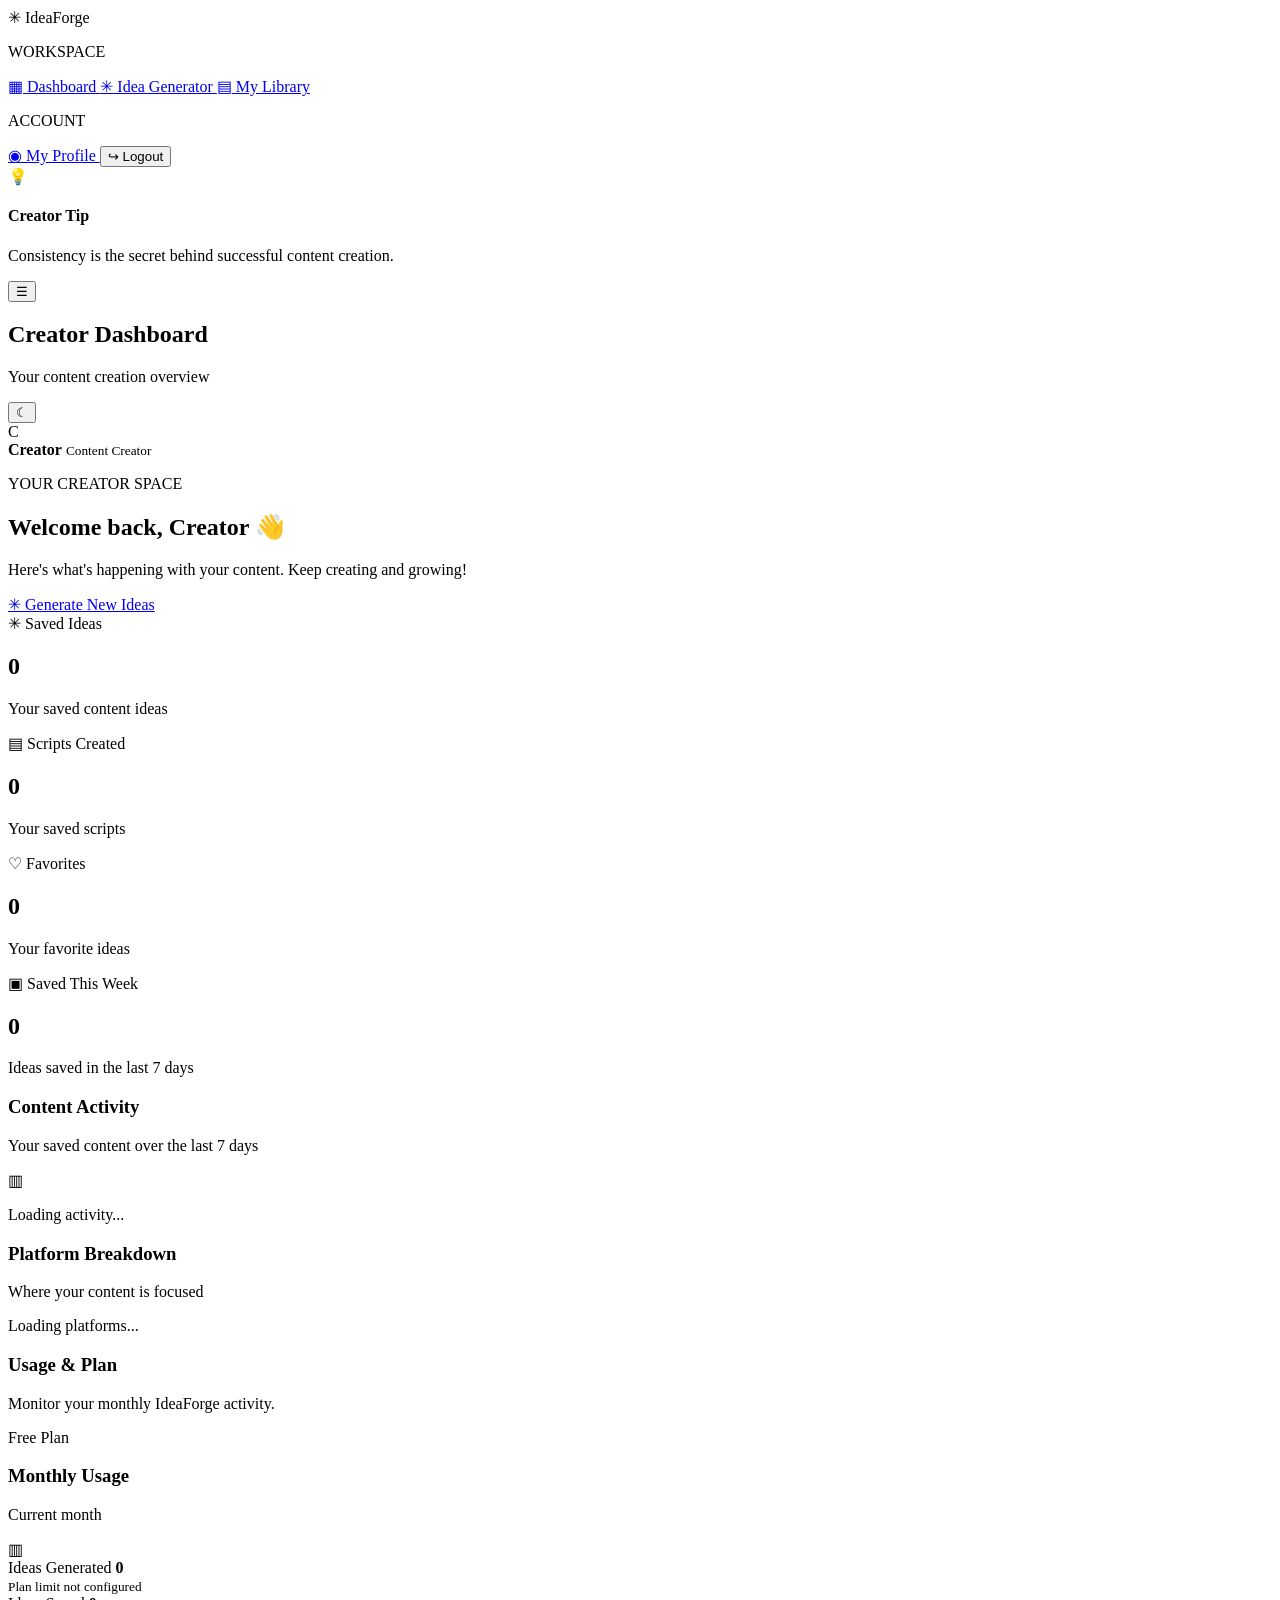
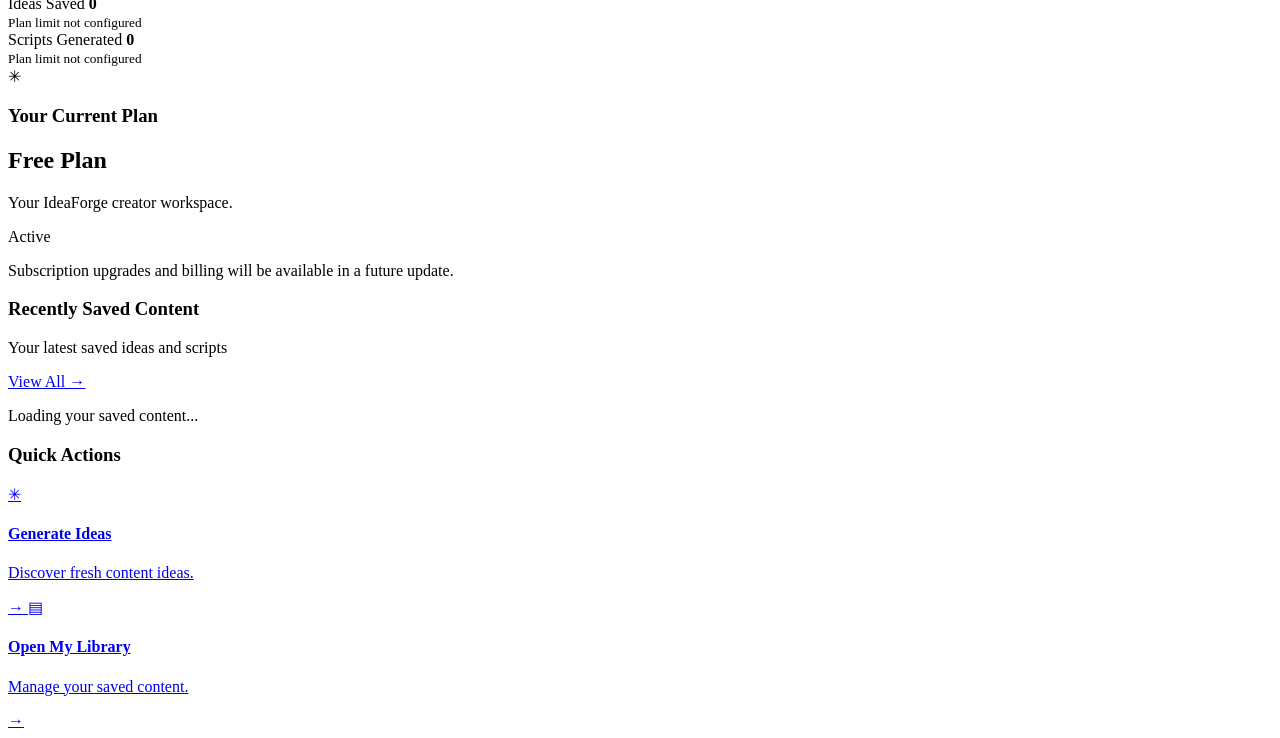
==== dashboard.html @ a5608ef8 "Add files via upload" ====
<!DOCTYPE html>
<html lang="en">
<head>
    <meta charset="UTF-8">
    <meta name="viewport" content="width=device-width, initial-scale=1.0">

    <title>Creator Dashboard | IdeaForge</title>

    <link rel="stylesheet" href="css/dashboard.css">
</head>

<body>

    <div class="dashboard-layout">

        <!-- SIDEBAR -->
        <aside class="sidebar">

            <div class="logo">
                <span class="logo-icon">✳</span>
                <span>IdeaForge</span>
            </div>

            <nav class="sidebar-nav">

                <p class="nav-label">WORKSPACE</p>

                <a href="dashboard.html" class="nav-link active">
                    <span>▦</span>
                    Dashboard
                </a>

                <a href="idea-generator.html" class="nav-link">
                    <span>✳</span>
                    Idea Generator
                </a>

                <a href="mylibrary.html" class="nav-link">
                    <span>▤</span>
                    My Library
                </a>

                <p class="nav-label">ACCOUNT</p>

                <a href="profile.html" class="nav-link">
                    <span>◉</span>
                    My Profile
                </a>

                <button type="button" id="logoutBtn" class="nav-link logout-link">
                    <span>↪</span>
                    Logout
                </button>

            </nav>

            <div class="sidebar-bottom">
                <div class="sidebar-tip">
                    <span>💡</span>
                    <h4>Creator Tip</h4>
                    <p>Consistency is the secret behind successful content creation.</p>
                </div>
            </div>

        </aside>


        <!-- MAIN CONTENT -->
        <main class="main-content">

            <!-- TOP BAR -->
            <header class="topbar">

                <div class="topbar-left">
                    <button type="button" id="menuToggle" class="menu-toggle">
                        ☰
                    </button>

                    <div>
                        <h2>Creator Dashboard</h2>
                        <p>Your content creation overview</p>
                    </div>
                </div>

                <div class="topbar-right">

                    <button type="button" id="themeToggle" class="theme-toggle">
                        ☾
                    </button>

                    <div class="user-info">
                        
<div class="user-avatar" id="dashboardAvatar">

    <span id="userAvatar">C</span>

    <img
        id="dashboardAvatarImage"
        src=""
        alt="Creator profile photo"
        hidden
    >

</div>


                        <div>
                            <strong id="userName">Creator</strong>
                            <small>Content Creator</small>
                        </div>
                    </div>

                </div>

            </header>


            <!-- DASHBOARD CONTENT -->
            <section class="dashboard-content">

                <!-- WELCOME -->
                <div class="welcome-section">

                    <div>
                        <p class="welcome-label">YOUR CREATOR SPACE</p>

                        <h1>
                            Welcome back,
                            <span id="welcomeName">Creator</span> 👋
                        </h1>

                        <p>
                            Here's what's happening with your content.
                            Keep creating and growing!
                        </p>
                    </div>

                    <a href="idea-generator.html" class="primary-btn">
                        ✳ Generate New Ideas
                    </a>

                </div>


                <!-- ANALYTICS CARDS -->
                <section class="stats-grid">

                    <article class="stat-card">

                        <div class="stat-top">
                            <span class="stat-icon purple">✳</span>
                            <span class="stat-label">Saved Ideas</span>
                        </div>

                        <h2 id="totalIdeas">0</h2>

                        <p>Your saved content ideas</p>

                    </article>


                    <article class="stat-card">

                        <div class="stat-top">
                            <span class="stat-icon blue">▤</span>
                            <span class="stat-label">Scripts Created</span>
                        </div>

                        <h2 id="totalScripts">0</h2>

                        <p>Your saved scripts</p>

                    </article>


                    <article class="stat-card">

                        <div class="stat-top">
                            <span class="stat-icon pink">♡</span>
                            <span class="stat-label">Favorites</span>
                        </div>

                        <h2 id="totalFavorites">0</h2>

                        <p>Your favorite ideas</p>

                    </article>


                    <article class="stat-card">

                        <div class="stat-top">
                            <span class="stat-icon green">▣</span>
                            <span class="stat-label">Saved This Week</span>
                        </div>

                        <h2 id="weeklyIdeas">0</h2>

                        <p>Ideas saved in the last 7 days</p>

                    </article>

                </section>


                <!-- CHARTS -->
                <section class="analytics-grid">

                    <article class="dashboard-card activity-card">

                        <div class="card-heading">
                            <div>
                                <h3>Content Activity</h3>
                                <p>Your saved content over the last 7 days</p>
                            </div>

                            <span class="card-icon">▥</span>
                        </div>

                        <div class="activity-chart" id="activityChart">
                            <p class="loading-text">Loading activity...</p>
                        </div>

                    </article>


                    <article class="dashboard-card platform-card">

                        <div class="card-heading">
                            <div>
                                <h3>Platform Breakdown</h3>
                                <p>Where your content is focused</p>
                            </div>
                        </div>

                        <div id="platformBreakdown" class="platform-breakdown">
                            <p class="loading-text">Loading platforms...</p>
                        </div>

                    </article>

                </section>

                <!-- ========================================== -->
<!-- USAGE & PLAN -->
<!-- ========================================== -->

<section class="usage-plan-section">

    <div class="usage-section-heading">
        <div>
            <h3>Usage & Plan</h3>
            <p>Monitor your monthly IdeaForge activity.</p>
        </div>

        <span class="plan-badge" id="currentPlanName">
            Free Plan
        </span>
    </div>


    <div class="usage-plan-grid">

        <!-- MONTHLY USAGE -->
        <article class="dashboard-card usage-card">

            <div class="card-heading">
                <div>
                    <h3>Monthly Usage</h3>
                    <p id="usageMonthLabel">Current month</p>
                </div>

                <span class="card-icon">▥</span>
            </div>


            <!-- IDEAS GENERATED -->
            <div class="usage-item">

                <div class="usage-item-heading">
                    <span>Ideas Generated</span>

                    <strong id="usageIdeasGenerated">
                        0
                    </strong>
                </div>

                <div class="usage-progress">
                    <div
                        class="usage-progress-fill"
                        id="usageIdeasGeneratedBar"
                        style="width: 0%;"
                    ></div>
                </div>

                <small id="usageIdeasGeneratedLimit">
                    Plan limit not configured
                </small>

            </div>


            <!-- IDEAS SAVED -->
            <div class="usage-item">

                <div class="usage-item-heading">
                    <span>Ideas Saved</span>

                    <strong id="usageIdeasSaved">
                        0
                    </strong>
                </div>

                <div class="usage-progress">
                    <div
                        class="usage-progress-fill"
                        id="usageIdeasSavedBar"
                        style="width: 0%;"
                    ></div>
                </div>

                <small id="usageIdeasSavedLimit">
                    Plan limit not configured
                </small>

            </div>


            <!-- SCRIPTS GENERATED -->
            <div class="usage-item">

                <div class="usage-item-heading">
                    <span>Scripts Generated</span>

                    <strong id="usageScriptsGenerated">
                        0
                    </strong>
                </div>

                <div class="usage-progress">
                    <div
                        class="usage-progress-fill"
                        id="usageScriptsGeneratedBar"
                        style="width: 0%;"
                    ></div>
                </div>

                <small id="usageScriptsGeneratedLimit">
                    Plan limit not configured
                </small>

            </div>

        </article>


        <!-- CURRENT PLAN -->
        <article class="dashboard-card current-plan-card">

            <div class="plan-card-icon">
                ✳
            </div>

            <h3>Your Current Plan</h3>

            <h2 id="planDisplayName">
                Free Plan
            </h2>

            <p id="planDescription">
                Your IdeaForge creator workspace.
            </p>

            <div class="plan-status" id="planStatus">
                Active
            </div>

            <p class="plan-note">
                Subscription upgrades and billing will be
                available in a future update.
            </p>

        </article>

    </div>

</section>

                <!-- RECENT CONTENT -->
                <section class="dashboard-card recent-card">

                    <div class="card-heading">

                        <div>
                            <h3>Recently Saved Content</h3>
                            <p>Your latest saved ideas and scripts</p>
                        </div>

                        <a href="mylibrary.html" class="view-all">
                            View All →
                        </a>

                    </div>

                    <div id="recentContent" class="recent-content">

                        <p class="loading-text">
                            Loading your saved content...
                        </p>

                    </div>

                </section>


                <!-- QUICK ACTIONS -->
                <section class="quick-actions-section">

                    <h3>Quick Actions</h3>

                    <div class="quick-actions-grid">

                        <a href="idea-generator.html" class="quick-action">
                            <span class="quick-icon purple">✳</span>

                            <div>
                                <h4>Generate Ideas</h4>
                                <p>Discover fresh content ideas.</p>
                            </div>

                            <span class="action-arrow">→</span>
                        </a>


                        <a href="mylibrary.html" class="quick-action">
                            <span class="quick-icon blue">▤</span>

                            <div>
                                <h4>Open My Library</h4>
                                <p>Manage your saved content.</p>
                            </div>

                            <span class="action-arrow">→</span>
                        </a>

                    </div>

                </section>

            </section>

        </main>

    </div>


    <!-- SCRIPTS -->
    <script src="https://cdn.jsdelivr.net/npm/@supabase/supabase-js@2"></script>

    <script src="js/supabase-config.js"></script>

    <script src="js/dashboard.js"></script>

</body>
</html>
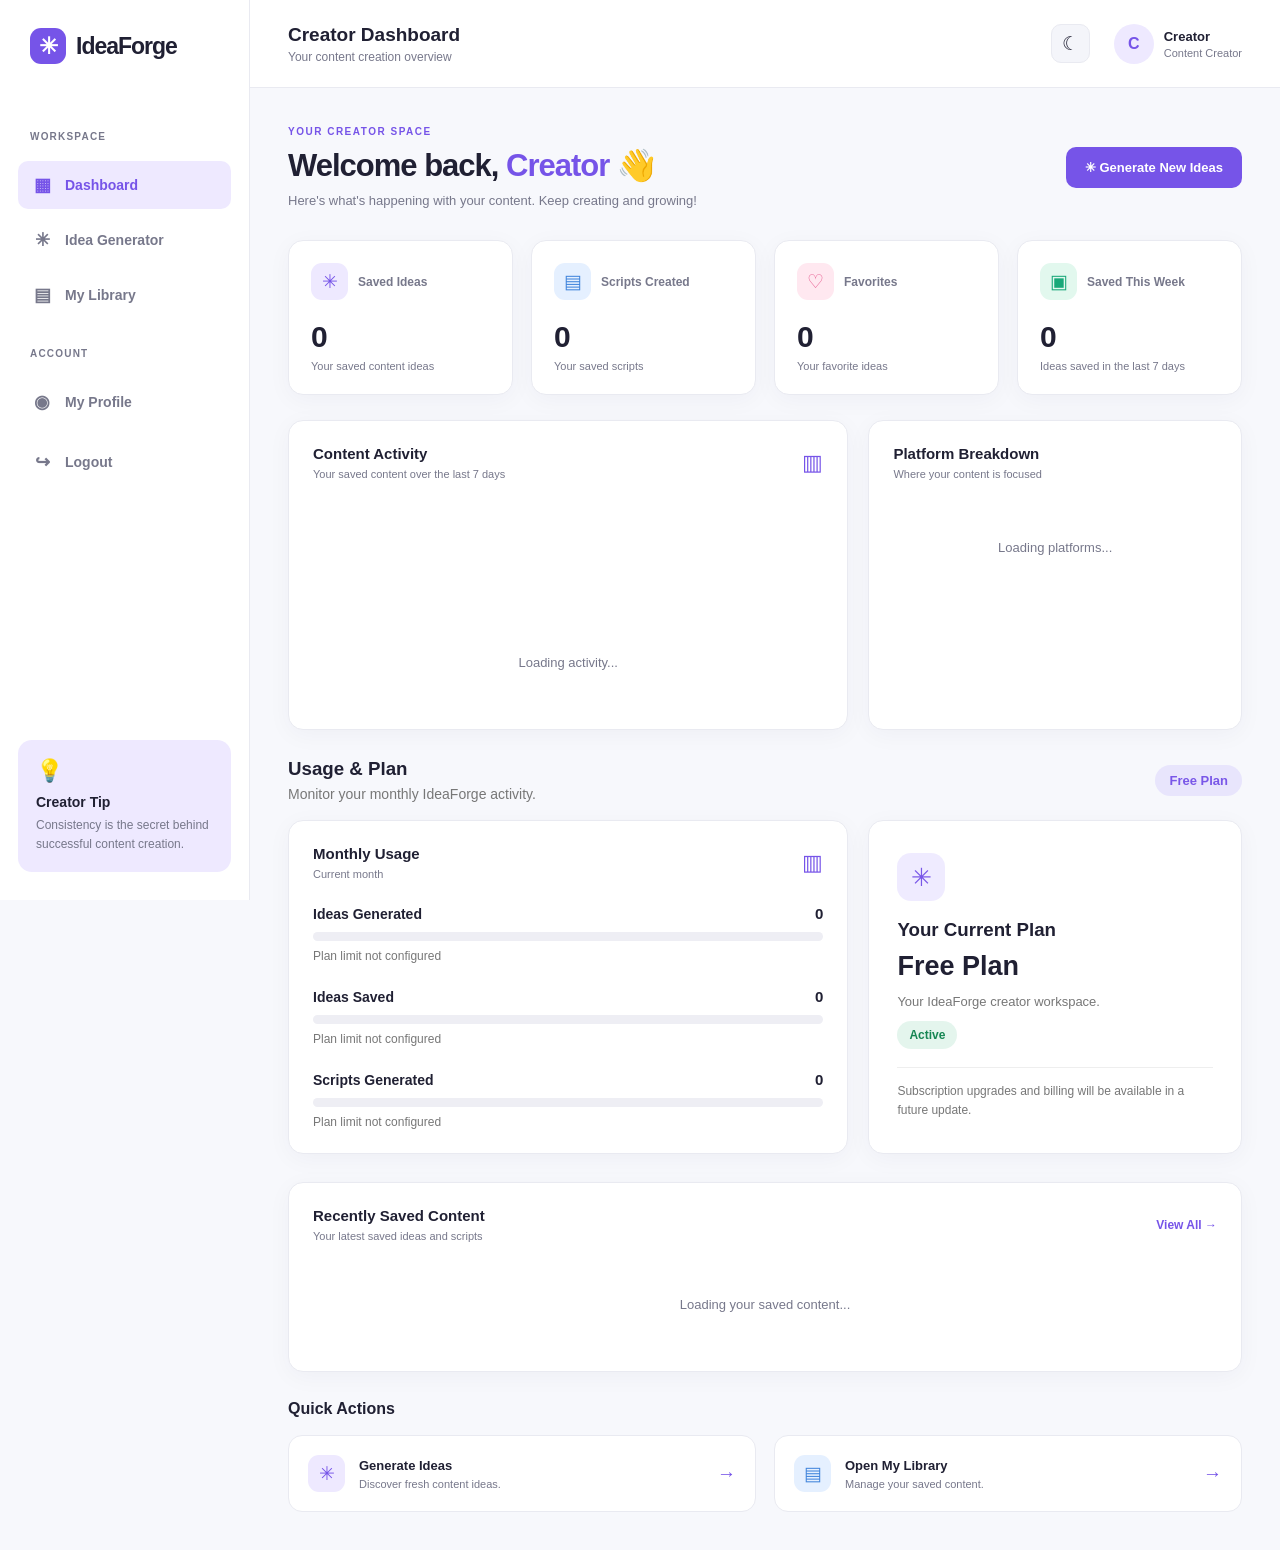
==== commit 63b79aba: "Add files via upload" ====
--- a/dashboard.html
+++ b/dashboard.html
@@ -7,7 +7,7 @@
 
     <title>Creator Dashboard | IdeaForge</title>
 
-    <link rel="stylesheet" href="css/dashboard.css">
+    <link rel="stylesheet" href="dashboard.css">
 </head>
 
 <body>
@@ -458,9 +458,9 @@
     <!-- SCRIPTS -->
     <script src="https://cdn.jsdelivr.net/npm/@supabase/supabase-js@2"></script>
 
-    <script src="js/supabase-config.js"></script>
-
-    <script src="js/dashboard.js"></script>
+    <script src="supabase-config.js"></script>
+
+    <script src="dashboard.js"></script>
 
 </body>
 </html>
--- a/dashboard.css
+++ b/dashboard.css
@@ -0,0 +1,1147 @@
+
+/* =========================================
+   IDEAFORGE CREATOR DASHBOARD
+========================================= */
+
+:root {
+    --primary: #7654e8;
+    --primary-dark: #6240d4;
+    --primary-light: #eee9ff;
+
+    --background: #f7f8fc;
+    --surface: #ffffff;
+    --surface-secondary: #f4f5fa;
+
+    --text: #202033;
+    --text-secondary: #77788b;
+
+    --border: #e9eaf1;
+
+    --success: #19a879;
+    --danger: #e65c6c;
+
+    --sidebar-width: 250px;
+
+    --shadow: 0 5px 25px rgba(30, 30, 70, 0.04);
+}
+
+[data-theme="dark"] {
+    --background: #11111b;
+    --surface: #1b1b29;
+    --surface-secondary: #252537;
+
+    --text: #f1f1f8;
+    --text-secondary: #a3a3b8;
+
+    --border: #303044;
+
+    --primary-light: #302653;
+
+    --shadow: 0 5px 25px rgba(0, 0, 0, 0.15);
+}
+
+
+/* =========================================
+   RESET
+========================================= */
+
+* {
+    margin: 0;
+    padding: 0;
+    box-sizing: border-box;
+}
+
+body {
+    font-family: Inter, -apple-system, BlinkMacSystemFont,
+        "Segoe UI", sans-serif;
+
+    background: var(--background);
+    color: var(--text);
+
+    transition: background 0.25s, color 0.25s;
+}
+
+button,
+a {
+    font: inherit;
+}
+
+button {
+    cursor: pointer;
+}
+
+a {
+    color: inherit;
+    text-decoration: none;
+}
+
+
+/* =========================================
+   DASHBOARD LAYOUT
+========================================= */
+
+.dashboard-layout {
+    min-height: 100vh;
+    display: flex;
+}
+
+.sidebar {
+    width: var(--sidebar-width);
+    height: 100vh;
+
+    position: fixed;
+    top: 0;
+    left: 0;
+
+    display: flex;
+    flex-direction: column;
+
+    padding: 28px 18px;
+
+    background: var(--surface);
+    border-right: 1px solid var(--border);
+
+    z-index: 100;
+}
+
+.main-content {
+    flex: 1;
+    min-width: 0;
+    margin-left: var(--sidebar-width);
+}
+
+
+/* =========================================
+   LOGO
+========================================= */
+
+.logo {
+    display: flex;
+    align-items: center;
+    gap: 10px;
+
+    padding: 0 12px;
+    margin-bottom: 45px;
+
+    font-size: 23px;
+    font-weight: 800;
+    letter-spacing: -1px;
+}
+
+.logo-icon {
+    display: grid;
+    place-items: center;
+
+    width: 36px;
+    height: 36px;
+
+    background: var(--primary);
+    color: white;
+
+    border-radius: 11px;
+
+    font-size: 23px;
+}
+
+
+/* =========================================
+   SIDEBAR NAVIGATION
+========================================= */
+
+.sidebar-nav {
+    display: flex;
+    flex-direction: column;
+    gap: 7px;
+}
+
+.nav-label {
+    color: var(--text-secondary);
+
+    font-size: 10px;
+    font-weight: 800;
+    letter-spacing: 1.2px;
+
+    padding: 12px;
+    margin-top: 10px;
+}
+
+.nav-link {
+    display: flex;
+    align-items: center;
+    gap: 13px;
+
+    width: 100%;
+
+    padding: 13px 14px;
+
+    border: none;
+    border-radius: 10px;
+
+    background: transparent;
+
+    color: var(--text-secondary);
+
+    font-size: 14px;
+    font-weight: 600;
+
+    text-align: left;
+
+    transition: 0.2s;
+}
+
+.nav-link span {
+    width: 20px;
+    text-align: center;
+    font-size: 18px;
+}
+
+.nav-link:hover {
+    background: var(--surface-secondary);
+    color: var(--primary);
+}
+
+.nav-link.active {
+    background: var(--primary-light);
+    color: var(--primary);
+}
+
+.logout-link {
+    margin-top: 5px;
+}
+
+.sidebar-bottom {
+    margin-top: auto;
+}
+
+.sidebar-tip {
+    padding: 18px;
+
+    background: var(--primary-light);
+    border-radius: 14px;
+}
+
+.sidebar-tip > span {
+    font-size: 22px;
+}
+
+.sidebar-tip h4 {
+    margin: 10px 0 6px;
+    font-size: 14px;
+}
+
+.sidebar-tip p {
+    color: var(--text-secondary);
+    font-size: 12px;
+    line-height: 1.6;
+}
+
+
+/* =========================================
+   TOP BAR
+========================================= */
+
+.topbar {
+    height: 88px;
+
+    padding: 0 38px;
+
+    display: flex;
+    align-items: center;
+    justify-content: space-between;
+
+    background: var(--surface);
+    border-bottom: 1px solid var(--border);
+}
+
+.topbar-left,
+.topbar-right {
+    display: flex;
+    align-items: center;
+}
+
+.topbar-left {
+    gap: 15px;
+}
+
+.topbar-left h2 {
+    font-size: 19px;
+}
+
+.topbar-left p {
+    margin-top: 4px;
+    color: var(--text-secondary);
+    font-size: 12px;
+}
+
+.topbar-right {
+    gap: 24px;
+}
+
+.theme-toggle,
+.menu-toggle {
+    width: 39px;
+    height: 39px;
+
+    display: grid;
+    place-items: center;
+
+    background: var(--surface-secondary);
+    color: var(--text);
+
+    border: 1px solid var(--border);
+    border-radius: 10px;
+
+    font-size: 19px;
+}
+
+.menu-toggle {
+    display: none;
+}
+
+.user-info {
+    display: flex;
+    align-items: center;
+    gap: 10px;
+}
+
+.user-avatar {
+    width: 40px;
+    height: 40px;
+
+    display: grid;
+    place-items: center;
+
+    background: var(--primary-light);
+    color: var(--primary);
+
+    border-radius: 50%;
+
+    font-weight: 800;
+}
+
+.user-info strong {
+    display: block;
+    font-size: 13px;
+}
+
+.user-info small {
+    display: block;
+    margin-top: 3px;
+
+    color: var(--text-secondary);
+    font-size: 11px;
+}
+
+
+/* =========================================
+   DASHBOARD CONTENT
+========================================= */
+
+.dashboard-content {
+    max-width: 1500px;
+    margin: auto;
+    padding: 38px;
+}
+
+
+/* =========================================
+   WELCOME SECTION
+========================================= */
+
+.welcome-section {
+    display: flex;
+    justify-content: space-between;
+    align-items: center;
+
+    gap: 20px;
+
+    margin-bottom: 32px;
+}
+
+.welcome-label {
+    margin-bottom: 10px;
+
+    color: var(--primary);
+
+    font-size: 10px;
+    font-weight: 800;
+    letter-spacing: 1.5px;
+}
+
+.welcome-section h1 {
+    font-size: clamp(23px, 3vw, 31px);
+    letter-spacing: -1px;
+}
+
+.welcome-section h1 span {
+    color: var(--primary);
+}
+
+.welcome-section > div > p:last-child {
+    margin-top: 9px;
+
+    color: var(--text-secondary);
+    font-size: 13px;
+}
+
+.primary-btn {
+    display: inline-flex;
+    align-items: center;
+    justify-content: center;
+
+    padding: 13px 19px;
+
+    background: var(--primary);
+    color: white;
+
+    border-radius: 10px;
+
+    font-size: 13px;
+    font-weight: 700;
+
+    white-space: nowrap;
+
+    transition: 0.2s;
+}
+
+.primary-btn:hover {
+    background: var(--primary-dark);
+    transform: translateY(-2px);
+}
+
+
+/* =========================================
+   ANALYTICS CARDS
+========================================= */
+
+.stats-grid {
+    display: grid;
+    grid-template-columns: repeat(4, minmax(0, 1fr));
+    gap: 18px;
+
+    margin-bottom: 25px;
+}
+
+.stat-card {
+    padding: 22px;
+
+    background: var(--surface);
+    border: 1px solid var(--border);
+    border-radius: 15px;
+
+    box-shadow: var(--shadow);
+}
+
+.stat-top {
+    display: flex;
+    align-items: center;
+    gap: 10px;
+}
+
+.stat-icon,
+.quick-icon {
+    display: grid;
+    place-items: center;
+
+    width: 37px;
+    height: 37px;
+
+    border-radius: 11px;
+
+    font-size: 19px;
+}
+
+.purple {
+    background: #eee9ff;
+    color: #7654e8;
+}
+
+.blue {
+    background: #e5f0ff;
+    color: #4285dc;
+}
+
+.pink {
+    background: #ffe8f0;
+    color: #e75d91;
+}
+
+.green {
+    background: #e2f8ee;
+    color: #19a879;
+}
+
+.stat-label {
+    color: var(--text-secondary);
+    font-size: 12px;
+    font-weight: 600;
+}
+
+.stat-card h2 {
+    margin-top: 20px;
+    font-size: 30px;
+    letter-spacing: -1px;
+}
+
+.stat-card > p {
+    margin-top: 6px;
+
+    color: var(--text-secondary);
+    font-size: 11px;
+}
+
+
+/* =========================================
+   ANALYTICS GRID
+========================================= */
+
+.analytics-grid {
+    display: grid;
+    grid-template-columns: 1.5fr 1fr;
+    gap: 20px;
+
+    margin-bottom: 24px;
+}
+
+.dashboard-card {
+    min-width: 0;
+
+    padding: 24px;
+
+    background: var(--surface);
+    border: 1px solid var(--border);
+    border-radius: 15px;
+
+    box-shadow: var(--shadow);
+}
+
+.card-heading {
+    display: flex;
+    justify-content: space-between;
+    align-items: center;
+
+    gap: 12px;
+}
+
+.card-heading h3 {
+    font-size: 15px;
+}
+
+.card-heading p {
+    margin-top: 6px;
+
+    color: var(--text-secondary);
+    font-size: 11px;
+}
+
+.card-icon {
+    color: var(--primary);
+    font-size: 22px;
+}
+
+.loading-text {
+    color: var(--text-secondary);
+    font-size: 13px;
+    text-align: center;
+    padding: 35px 10px;
+}
+
+
+/* =========================================
+   ACTIVITY CHART
+========================================= */
+
+.activity-chart {
+    min-height: 225px;
+
+    display: flex;
+    align-items: flex-end;
+    justify-content: space-around;
+
+    gap: 13px;
+
+    padding-top: 30px;
+}
+
+.activity-day {
+    flex: 1;
+    min-width: 0;
+
+    display: flex;
+    flex-direction: column;
+    align-items: center;
+    gap: 9px;
+}
+
+.activity-bar-area {
+    width: 100%;
+    height: 150px;
+
+    display: flex;
+    align-items: flex-end;
+    justify-content: center;
+}
+
+.activity-bar {
+    width: min(34px, 75%);
+
+    min-height: 3px;
+
+    background: var(--primary);
+    border-radius: 7px 7px 2px 2px;
+
+    transition: height 0.3s;
+}
+
+.activity-day strong {
+    font-size: 11px;
+}
+
+.activity-day small {
+    color: var(--text-secondary);
+    font-size: 10px;
+}
+
+
+/* =========================================
+   PLATFORM BREAKDOWN
+========================================= */
+
+.platform-breakdown {
+    margin-top: 25px;
+    display: flex;
+    flex-direction: column;
+    gap: 20px;
+}
+
+.platform-item {
+    display: flex;
+    flex-direction: column;
+    gap: 9px;
+}
+
+.platform-info {
+    display: flex;
+    justify-content: space-between;
+    gap: 10px;
+
+    font-size: 12px;
+}
+
+.platform-info span:last-child {
+    color: var(--text-secondary);
+}
+
+.platform-progress {
+    width: 100%;
+    height: 7px;
+
+    overflow: hidden;
+
+    background: var(--surface-secondary);
+    border-radius: 20px;
+}
+
+.platform-progress-fill {
+    height: 100%;
+    background: var(--primary);
+    border-radius: inherit;
+}
+
+
+/* =========================================
+   RECENT CONTENT
+========================================= */
+
+.recent-card {
+    margin-bottom: 25px;
+}
+
+.view-all {
+    color: var(--primary);
+    font-size: 12px;
+    font-weight: 700;
+}
+
+.recent-content {
+    margin-top: 20px;
+}
+
+.recent-item {
+    display: flex;
+    align-items: center;
+    justify-content: space-between;
+
+    gap: 15px;
+
+    padding: 17px 0;
+
+    border-bottom: 1px solid var(--border);
+}
+
+.recent-item:last-child {
+    border-bottom: none;
+}
+
+.recent-item h4 {
+    font-size: 13px;
+    margin-bottom: 7px;
+}
+
+.recent-item p {
+    color: var(--text-secondary);
+    font-size: 11px;
+}
+
+.recent-badge {
+    padding: 6px 10px;
+
+    background: var(--primary-light);
+    color: var(--primary);
+
+    border-radius: 20px;
+
+    font-size: 10px;
+    font-weight: 700;
+
+    white-space: nowrap;
+}
+
+.empty-state {
+    text-align: center;
+    padding: 35px 10px;
+}
+
+.empty-state h4 {
+    margin-bottom: 8px;
+}
+
+.empty-state p {
+    color: var(--text-secondary);
+    font-size: 12px;
+}
+
+
+/* =========================================
+   QUICK ACTIONS
+========================================= */
+
+.quick-actions-section {
+    margin-top: 28px;
+}
+
+.quick-actions-section > h3 {
+    margin-bottom: 17px;
+    font-size: 16px;
+}
+
+.quick-actions-grid {
+    display: grid;
+    grid-template-columns: repeat(2, minmax(0, 1fr));
+    gap: 18px;
+}
+
+.quick-action {
+    display: flex;
+    align-items: center;
+    gap: 14px;
+
+    padding: 19px;
+
+    background: var(--surface);
+    border: 1px solid var(--border);
+    border-radius: 14px;
+
+    transition: 0.2s;
+}
+
+.quick-action:hover {
+    border-color: var(--primary);
+    transform: translateY(-2px);
+}
+
+.quick-action h4 {
+    font-size: 13px;
+    margin-bottom: 5px;
+}
+
+.quick-action p {
+    color: var(--text-secondary);
+    font-size: 11px;
+}
+
+.action-arrow {
+    margin-left: auto;
+    color: var(--primary);
+    font-size: 19px;
+}
+
+
+/* =========================================
+   RESPONSIVE: SMALL LAPTOPS
+========================================= */
+
+@media (max-width: 1200px) {
+
+    .stats-grid {
+        grid-template-columns: repeat(2, minmax(0, 1fr));
+    }
+
+    .dashboard-content {
+        padding: 28px;
+    }
+
+}
+
+
+/* =========================================
+   RESPONSIVE: TABLETS
+========================================= */
+
+@media (max-width: 900px) {
+
+    :root {
+        --sidebar-width: 220px;
+    }
+
+    .analytics-grid {
+        grid-template-columns: 1fr;
+    }
+
+    .topbar {
+        padding: 0 25px;
+    }
+
+}
+
+
+/* =========================================
+   RESPONSIVE: MOBILE
+========================================= */
+
+@media (max-width: 700px) {
+
+    .sidebar {
+        transform: translateX(-100%);
+        transition: transform 0.25s;
+    }
+
+    .sidebar.open {
+        transform: translateX(0);
+    }
+
+    .main-content {
+        margin-left: 0;
+        width: 100%;
+    }
+
+    .menu-toggle {
+        display: grid;
+    }
+
+    .topbar {
+        height: 75px;
+        padding: 0 15px;
+    }
+
+    .topbar-left h2 {
+        font-size: 15px;
+    }
+
+    .topbar-left p {
+        font-size: 10px;
+    }
+
+    .topbar-right {
+        gap: 12px;
+    }
+
+    .user-info > div:last-child {
+        display: none;
+    }
+
+    .dashboard-content {
+        padding: 23px 15px;
+    }
+
+    .welcome-section {
+        align-items: flex-start;
+        flex-direction: column;
+    }
+
+    .welcome-section h1 {
+        font-size: 24px;
+    }
+
+    .stats-grid {
+        gap: 12px;
+    }
+
+    .stat-card {
+        padding: 16px;
+    }
+
+    .stat-card h2 {
+        font-size: 25px;
+    }
+
+    .stat-label {
+        font-size: 10px;
+    }
+
+    .dashboard-card {
+        padding: 18px;
+    }
+
+    .quick-actions-grid {
+        grid-template-columns: 1fr;
+    }
+
+    .recent-item {
+        align-items: flex-start;
+    }
+
+}
+
+
+/* =========================================
+   VERY SMALL MOBILE
+========================================= */
+
+@media (max-width: 380px) {
+
+    .stats-grid {
+        grid-template-columns: 1fr;
+    }
+
+    .topbar-left h2 {
+        font-size: 13px;
+    }
+
+    .welcome-section h1 {
+        font-size: 21px;
+    }
+
+    .primary-btn {
+        width: 100%;
+    }
+
+}
+
+/* ==========================================
+   MILESTONE 11 - DASHBOARD PROFILE AVATAR
+========================================== */
+
+#dashboardAvatar {
+    position: relative;
+    overflow: hidden;
+    border-radius: 50%;
+    flex-shrink: 0;
+}
+
+#dashboardAvatarImage {
+    width: 100%;
+    height: 100%;
+    position: absolute;
+    inset: 0;
+    object-fit: cover;
+    border-radius: 50%;
+}
+
+#dashboardAvatarImage[hidden] {
+    display: none !important;
+}
+
+/* ==========================================
+   USAGE & PLAN SECTION
+========================================== */
+
+.usage-plan-section {
+    margin: 28px 0;
+}
+
+.usage-section-heading {
+    display: flex;
+    align-items: center;
+    justify-content: space-between;
+    gap: 16px;
+    margin-bottom: 18px;
+}
+
+.usage-section-heading h3 {
+    margin: 0 0 6px;
+}
+
+.usage-section-heading p {
+    margin: 0;
+    color: var(--text-muted, #777);
+    font-size: 14px;
+}
+
+.plan-badge {
+    display: inline-flex;
+    align-items: center;
+    justify-content: center;
+    padding: 8px 14px;
+    border-radius: 30px;
+    background: rgba(124, 92, 255, 0.12);
+    color: #7957e8;
+    font-size: 13px;
+    font-weight: 700;
+    white-space: nowrap;
+}
+
+.usage-plan-grid {
+    display: grid;
+    grid-template-columns: minmax(0, 1.5fr) minmax(260px, 1fr);
+    gap: 20px;
+}
+
+.usage-card,
+.current-plan-card {
+    min-width: 0;
+}
+
+.usage-card {
+    padding: 24px;
+}
+
+.usage-item {
+    margin-top: 25px;
+}
+
+.usage-item-heading {
+    display: flex;
+    align-items: center;
+    justify-content: space-between;
+    gap: 12px;
+    margin-bottom: 10px;
+    font-size: 14px;
+    font-weight: 600;
+}
+
+.usage-item-heading strong {
+    font-size: 15px;
+    font-weight: 700;
+    font-variant-numeric: tabular-nums;
+}
+
+.usage-progress {
+    width: 100%;
+    height: 9px;
+    overflow: hidden;
+    border-radius: 20px;
+    background: #eeeeF4;
+}
+
+.usage-progress-fill {
+    height: 100%;
+    width: 0;
+    border-radius: inherit;
+    background: linear-gradient(90deg, #7957e8, #a18bff);
+    transition: width 0.4s ease;
+}
+
+.usage-item small {
+    display: block;
+    margin-top: 8px;
+    color: var(--text-muted, #777);
+    font-size: 12px;
+}
+
+.current-plan-card {
+    display: flex;
+    flex-direction: column;
+    align-items: flex-start;
+    justify-content: center;
+    padding: 28px;
+}
+
+.plan-card-icon {
+    display: grid;
+    place-items: center;
+    width: 48px;
+    height: 48px;
+    margin-bottom: 18px;
+    border-radius: 14px;
+    background: rgba(124, 92, 255, 0.12);
+    color: #7957e8;
+    font-size: 25px;
+}
+
+.current-plan-card h3 {
+    margin: 0 0 10px;
+}
+
+.current-plan-card h2 {
+    margin: 0 0 10px;
+    font-size: 27px;
+}
+
+.current-plan-card p {
+    color: var(--text-muted, #777);
+    font-size: 13px;
+    line-height: 1.6;
+}
+
+.plan-status {
+    display: inline-flex;
+    padding: 7px 12px;
+    margin-top: 8px;
+    border-radius: 20px;
+    background: rgba(34, 170, 105, 0.12);
+    color: #168653;
+    font-size: 12px;
+    font-weight: 700;
+}
+
+.current-plan-card .plan-note {
+    margin-top: 18px;
+    padding-top: 14px;
+    border-top: 1px solid var(--border-color, #eeeeee);
+    font-size: 12px;
+}
+
+/* Dark theme */
+
+html[data-theme="dark"] .usage-progress {
+    background: #343344;
+}
+
+html[data-theme="dark"] .plan-badge {
+    background: rgba(161, 139, 255, 0.16);
+    color: #b7a6ff;
+}
+
+html[data-theme="dark"] .plan-card-icon {
+    background: rgba(161, 139, 255, 0.16);
+    color: #b7a6ff;
+}
+
+html[data-theme="dark"] .plan-status {
+    background: rgba(34, 170, 105, 0.16);
+    color: #62d69c;
+}
+
+/* Tablet and mobile */
+
+@media (max-width: 900px) {
+    .usage-plan-grid {
+        grid-template-columns: 1fr;
+    }
+}
+
+@media (max-width: 600px) {
+    .usage-section-heading {
+        align-items: flex-start;
+    }
+
+    .usage-card,
+    .current-plan-card {
+        padding: 18px;
+    }
+
+    .usage-item {
+        margin-top: 22px;
+    }
+}
